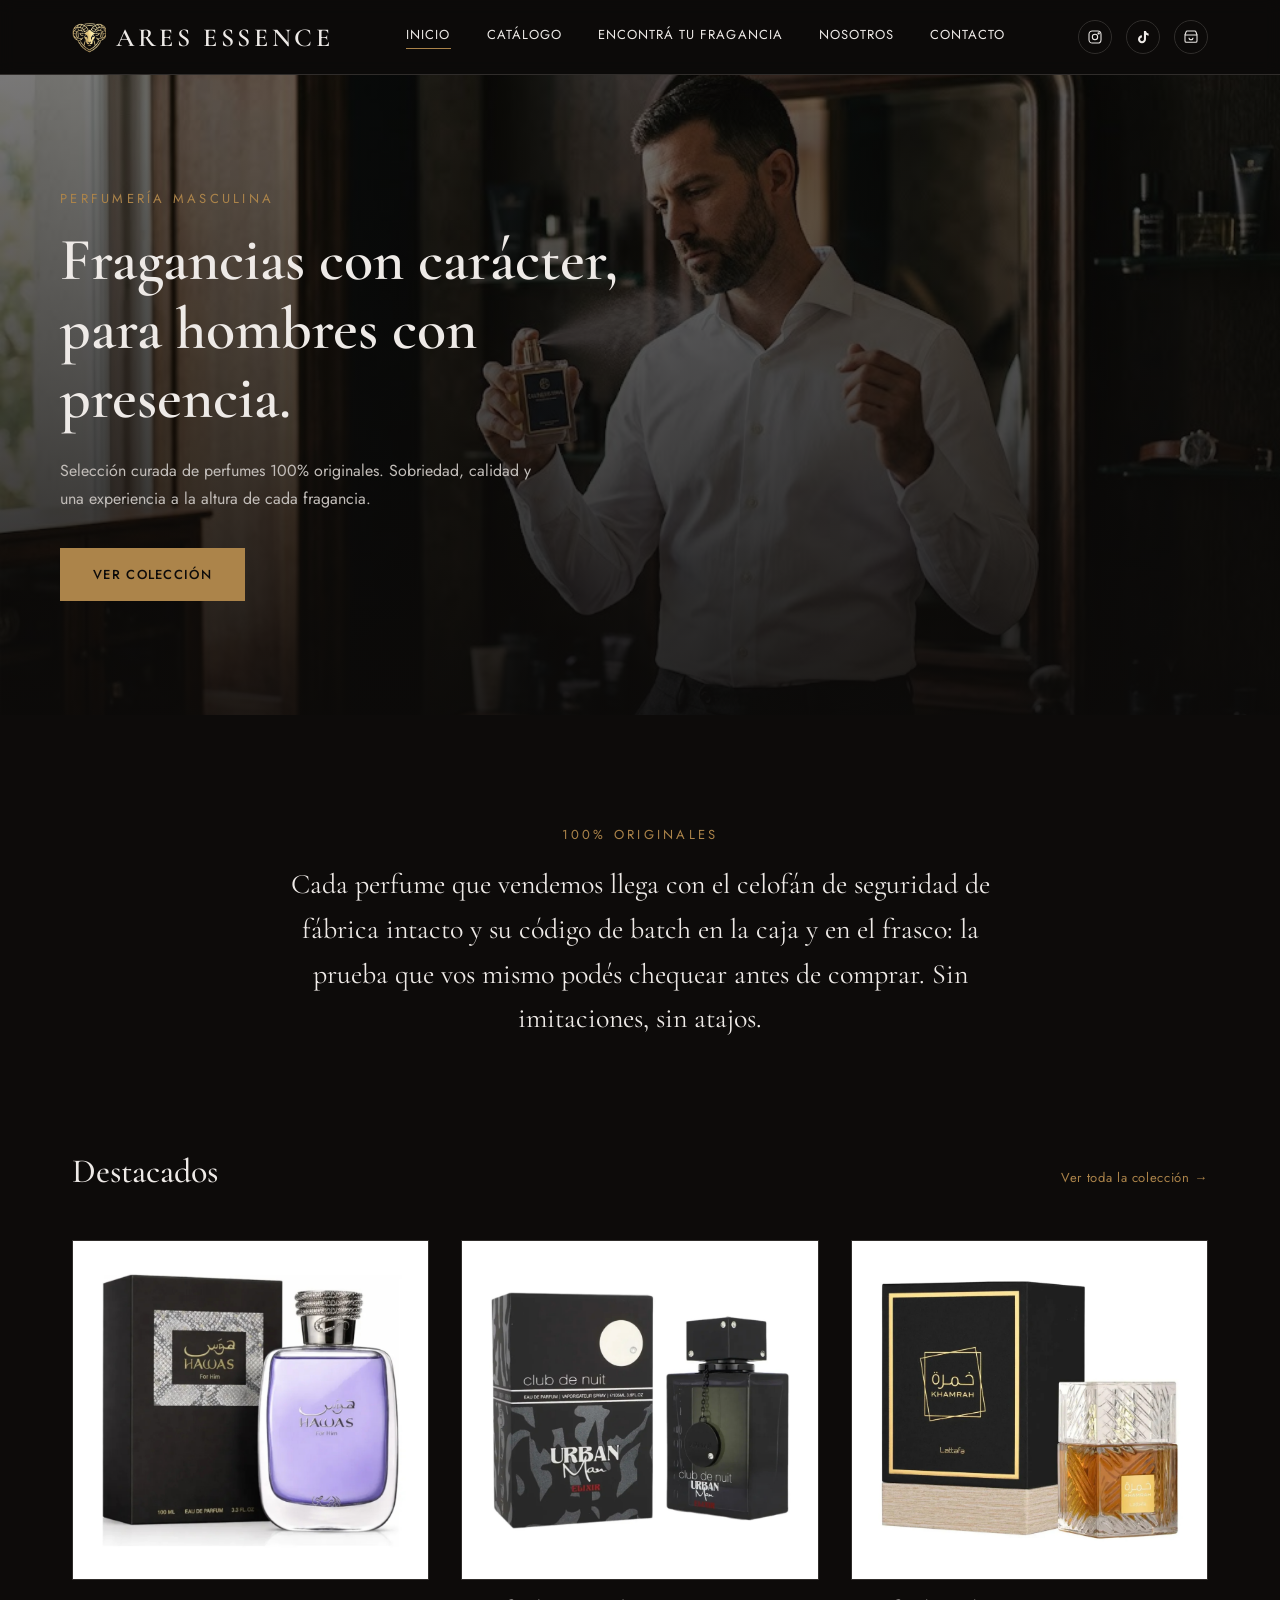
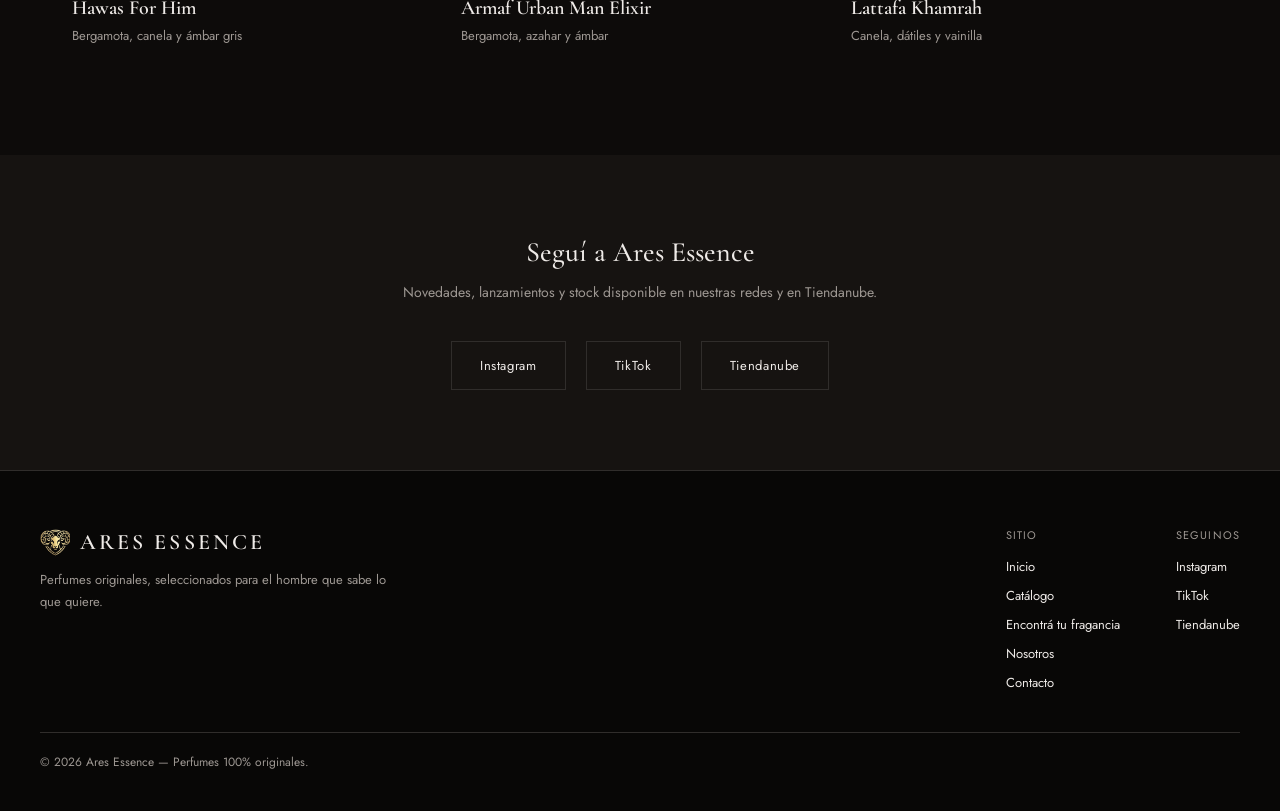
==== index.html @ ae4418a0 "Initial commit: sitio Ares Essence Sitio estático de perfumería masculina: 5 páginas (Inicio, Catálo" ====
<!DOCTYPE html>
<html lang="es">
<head>
<meta charset="UTF-8">
<meta name="viewport" content="width=device-width, initial-scale=1.0">
<title>Ares Essence — Perfumería masculina</title>
<meta name="description" content="Ares Essence: perfumes masculinos 100% originales, seleccionados con criterio. Descubrí nuestra colección y encontrala en Tiendanube.">
<link rel="preconnect" href="https://fonts.googleapis.com">
<link rel="preconnect" href="https://fonts.gstatic.com" crossorigin>
<link href="https://fonts.googleapis.com/css2?family=Cormorant+Garamond:wght@400;500;600;700&family=Jost:wght@300;400;500;600&display=swap" rel="stylesheet">
<link rel="icon" type="image/png" href="img/ares-essence-icon.png">
<link rel="stylesheet" href="css/style.css">
</head>
<body>

<header class="site-header">
  <div class="wrap site-header__inner">
    <a href="index.html" class="logo"><img src="img/ares-essence-icon.png" alt="" class="logo__icon">ARES ESSENCE</a>
    <button class="nav-toggle" aria-label="Abrir menú" aria-expanded="false">
      <svg viewBox="0 0 24 24" fill="none" stroke="currentColor" stroke-width="1.5"><path d="M3 6h18M3 12h18M3 18h18"/></svg>
    </button>
    <nav class="main-nav">
      <a href="index.html" aria-current="page">Inicio</a>
      <a href="catalogo.html">Catálogo</a>
      <a href="test.html">Encontrá tu fragancia</a>
      <a href="nosotros.html">Nosotros</a>
      <a href="contacto.html">Contacto</a>
    </nav>
    <div class="social-icons">
      <a href="https://www.instagram.com/_aresessence/" title="Instagram" target="_blank" rel="noopener">
        <svg viewBox="0 0 24 24" fill="none" stroke="currentColor" stroke-width="1.6"><rect x="3" y="3" width="18" height="18" rx="5"/><circle cx="12" cy="12" r="4"/><circle cx="17.5" cy="6.5" r="1"/></svg>
      </a>
      <a href="#" title="TikTok" target="_blank" rel="noopener">
        <svg viewBox="0 0 24 24" fill="currentColor"><path d="M16.5 3c.3 2.1 1.7 3.6 3.9 3.9v3.1c-1.4 0-2.7-.4-3.9-1.2v6.6c0 3.4-2.5 6-6 6-3.4 0-6-2.6-6-6 0-3.3 2.5-5.9 5.9-6v3.2c-1.6.1-2.8 1.3-2.8 2.8 0 1.6 1.3 2.9 2.9 2.9 1.6 0 2.9-1.3 2.9-2.9V3h3.1z"/></svg>
      </a>
      <a href="https://aresessence.mitiendanube.com/" title="Tiendanube" target="_blank" rel="noopener">
        <svg viewBox="0 0 24 24" fill="none" stroke="currentColor" stroke-width="1.6"><path d="M3 9l1.5-4.5A2 2 0 0 1 6.4 3h11.2a2 2 0 0 1 1.9 1.5L21 9"/><path d="M3 9h18v9a2 2 0 0 1-2 2H5a2 2 0 0 1-2-2V9z"/><path d="M9 13a3 3 0 0 0 6 0"/></svg>
      </a>
    </div>
  </div>
</header>

<section class="hero">
  <img src="img/hero-inicio.jpg" alt="Hombre aplicándose un perfume Ares Essence" style="width:100%;height:100%;position:absolute;inset:0;object-fit:cover;object-position:center 25%">
  <div class="hero__gradient"></div>
  <div class="hero__content">
    <div class="eyebrow">Perfumería masculina</div>
    <h1 class="hero__title">Fragancias con carácter, para hombres con presencia.</h1>
    <p class="hero__subtitle">Selección curada de perfumes 100% originales. Sobriedad, calidad y una experiencia a la altura de cada fragancia.</p>
    <a href="catalogo.html" class="btn">Ver colección</a>
  </div>
</section>

<div class="section">
  <div class="section-title-block">
    <div class="eyebrow">100% originales</div>
    <p class="quote">Cada perfume que vendemos llega con el celofán de seguridad de fábrica intacto y su código de batch en la caja y en el frasco: la prueba que vos mismo podés chequear antes de comprar. Sin imitaciones, sin atajos.</p>
  </div>
</div>

<div class="wrap" style="padding-bottom:110px">
  <div class="section-heading-row">
    <h2>Destacados</h2>
    <a href="catalogo.html" class="link-arrow">Ver toda la colección →</a>
  </div>
  <div class="product-grid">
    <div class="product-card">
      <img src="img/product-hawas-for-him.jpg" alt="Hawas For Him" class="img-placeholder" style="object-fit:contain;background:#fff">
      <div>
        <div class="product-name">Hawas For Him</div>
        <div class="product-notes">Bergamota, canela y ámbar gris</div>
      </div>
    </div>
    <div class="product-card">
      <img src="img/product-urban-man-elixir.jpg" alt="Armaf Urban Man Elixir" class="img-placeholder" style="object-fit:contain;background:#fff">
      <div>
        <div class="product-name">Armaf Urban Man Elixir</div>
        <div class="product-notes">Bergamota, azahar y ámbar</div>
      </div>
    </div>
    <div class="product-card">
      <img src="img/product-khamrah.jpg" alt="Lattafa Khamrah" class="img-placeholder" style="object-fit:contain;background:#fff">
      <div>
        <div class="product-name">Lattafa Khamrah</div>
        <div class="product-notes">Canela, dátiles y vainilla</div>
      </div>
    </div>
  </div>
</div>

<div class="social-block">
  <div class="social-block__title">Seguí a Ares Essence</div>
  <p class="social-block__text">Novedades, lanzamientos y stock disponible en nuestras redes y en Tiendanube.</p>
  <div class="social-block__buttons">
    <a href="https://www.instagram.com/_aresessence/" target="_blank" rel="noopener">Instagram</a>
    <a href="#" target="_blank" rel="noopener">TikTok</a>
    <a href="https://aresessence.mitiendanube.com/" target="_blank" rel="noopener">Tiendanube</a>
  </div>
</div>

<footer class="site-footer">
  <div class="site-footer__inner">
    <div class="site-footer__brand">
      <div class="logo"><img src="img/ares-essence-icon.png" alt="" class="logo__icon">ARES ESSENCE</div>
      <p>Perfumes originales, seleccionados para el hombre que sabe lo que quiere.</p>
    </div>
    <div class="site-footer__cols">
      <div class="site-footer__col">
        <span>Sitio</span>
        <a href="index.html">Inicio</a>
        <a href="catalogo.html">Catálogo</a>
        <a href="test.html">Encontrá tu fragancia</a>
        <a href="nosotros.html">Nosotros</a>
        <a href="contacto.html">Contacto</a>
      </div>
      <div class="site-footer__col">
        <span>Seguinos</span>
        <a href="https://www.instagram.com/_aresessence/" target="_blank" rel="noopener">Instagram</a>
        <a href="#" target="_blank" rel="noopener">TikTok</a>
        <a href="https://aresessence.mitiendanube.com/" target="_blank" rel="noopener">Tiendanube</a>
      </div>
    </div>
  </div>
  <div class="site-footer__bottom">© 2026 Ares Essence — Perfumes 100% originales.</div>
</footer>

<script src="js/main.js"></script>
</body>
</html>
---- css/style.css ----
/* ==========================================================================
   Ares Essence — Perfumería masculina
   ========================================================================== */

:root {
  --bg: oklch(15% 0.004 50);
  --bg-card: oklch(19% 0.006 50);
  --bg-footer: oklch(13% 0.004 50);
  --border: oklch(30% 0.006 50);
  --text: oklch(94% 0.006 60);
  --text-secondary: oklch(68% 0.01 60);
  --text-tertiary: oklch(80% 0.008 60);
  --accent: oklch(64% 0.09 75);
  --accent-hover: oklch(70% 0.09 75);

  --font-serif: 'Cormorant Garamond', serif;
  --font-sans: 'Jost', sans-serif;

  --max-width: 1200px;
  --max-width-narrow: 900px;
  --max-width-narrower: 820px;
  --side-padding: 32px;
}

* {
  box-sizing: border-box;
}

html {
  scroll-behavior: smooth;
}

body {
  margin: 0;
  background: var(--bg);
  color: var(--text);
  font-family: var(--font-sans);
  min-height: 100vh;
}

a {
  color: var(--accent);
}

a:hover {
  color: var(--accent-hover);
}

img {
  display: block;
  max-width: 100%;
}

.wrap {
  max-width: var(--max-width);
  margin: 0 auto;
  padding-left: var(--side-padding);
  padding-right: var(--side-padding);
}

.wrap--narrow {
  max-width: var(--max-width-narrow);
}

.wrap--narrower {
  max-width: var(--max-width-narrower);
}

/* ---------- Header ---------- */

.site-header {
  position: sticky;
  top: 0;
  z-index: 50;
  background: oklch(15% 0.004 50 / 0.92);
  backdrop-filter: blur(8px);
  border-bottom: 1px solid var(--border);
}

.site-header__inner {
  display: flex;
  align-items: center;
  justify-content: space-between;
  gap: 24px;
  padding-top: 20px;
  padding-bottom: 20px;
}

.logo {
  display: flex;
  align-items: center;
  gap: 10px;
  font-family: var(--font-serif);
  font-size: 26px;
  font-weight: 600;
  letter-spacing: 0.14em;
  color: var(--text);
  text-decoration: none;
  white-space: nowrap;
}

.logo:hover {
  color: var(--text);
}

.logo__icon {
  width: 34px;
  height: 34px;
  object-fit: contain;
  flex-shrink: 0;
}

.site-footer__brand .logo__icon {
  width: 30px;
  height: 30px;
}

.nav-toggle {
  display: none;
  background: none;
  border: 1px solid var(--border);
  width: 42px;
  height: 42px;
  align-items: center;
  justify-content: center;
  cursor: pointer;
  color: var(--text);
}

.nav-toggle svg {
  width: 20px;
  height: 20px;
}

.main-nav {
  display: flex;
  gap: 36px;
  font-size: 13px;
  letter-spacing: 0.08em;
  text-transform: uppercase;
}

.main-nav a {
  color: var(--text);
  text-decoration: none;
  padding-bottom: 4px;
  border-bottom: 1px solid transparent;
}

.main-nav a:hover {
  color: var(--accent);
}

.main-nav a[aria-current="page"] {
  border-bottom-color: var(--accent);
  color: var(--text);
}

.social-icons {
  display: flex;
  gap: 14px;
}

.social-icons a {
  width: 34px;
  height: 34px;
  border-radius: 50%;
  border: 1px solid var(--border);
  display: flex;
  align-items: center;
  justify-content: center;
  text-decoration: none;
  color: var(--text);
  transition: border-color 0.15s ease, color 0.15s ease;
}

.social-icons a:hover {
  border-color: var(--accent);
  color: var(--accent);
}

.social-icons svg {
  width: 16px;
  height: 16px;
}

/* ---------- Hero (Inicio) ---------- */

.hero {
  position: relative;
  width: 100%;
  height: 640px;
  overflow: hidden;
}

.hero__gradient {
  position: absolute;
  inset: 0;
  background: linear-gradient(180deg, oklch(15% 0.004 50 / 0.55) 0%, oklch(15% 0.004 50 / 0.9) 100%);
  pointer-events: none;
}

.hero__content {
  position: absolute;
  inset: 0;
  display: flex;
  flex-direction: column;
  justify-content: center;
  padding: 0 60px;
  pointer-events: none;
}

.eyebrow {
  font-family: var(--font-sans);
  font-size: 13px;
  letter-spacing: 0.25em;
  text-transform: uppercase;
  color: var(--accent);
  margin-bottom: 18px;
}

.hero__title {
  font-family: var(--font-serif);
  font-size: 60px;
  font-weight: 600;
  color: var(--text);
  margin: 0;
  max-width: 640px;
  line-height: 1.15;
}

.hero__subtitle {
  font-family: var(--font-sans);
  font-size: 16px;
  color: var(--text-tertiary);
  max-width: 480px;
  margin: 24px 0 0;
  line-height: 1.7;
}

.btn {
  pointer-events: auto;
  display: inline-flex;
  align-items: center;
  gap: 10px;
  padding: 16px 32px;
  background: var(--accent);
  color: var(--bg);
  text-decoration: none;
  font-family: var(--font-sans);
  font-size: 13px;
  letter-spacing: 0.1em;
  text-transform: uppercase;
  font-weight: 500;
  width: fit-content;
  border: 1px solid var(--accent);
  cursor: pointer;
}

.btn:hover {
  background: var(--accent-hover);
  border-color: var(--accent-hover);
  color: var(--bg);
}

.hero__title {
  margin-top: 0;
}

.hero .btn {
  margin-top: 36px;
}

/* ---------- Sections ---------- */

.section {
  padding: 110px 0;
}

.section--tight {
  padding-top: 56px;
}

.section-title-block {
  max-width: var(--max-width-narrower);
  margin: 0 auto;
  padding: 0 var(--side-padding);
  text-align: center;
}

.quote {
  font-family: var(--font-serif);
  font-size: 28px;
  color: var(--text);
  line-height: 1.6;
  font-weight: 400;
  margin: 0;
}

/* ---------- Destacados / Catalogo grid ---------- */

.section-heading-row {
  display: flex;
  justify-content: space-between;
  align-items: baseline;
  margin-bottom: 48px;
  flex-wrap: wrap;
  gap: 16px;
}

.section-heading-row h2 {
  font-family: var(--font-serif);
  font-size: 34px;
  color: var(--text);
  margin: 0;
  font-weight: 500;
}

.link-arrow {
  font-family: var(--font-sans);
  font-size: 13px;
  color: var(--accent);
  text-decoration: none;
  letter-spacing: 0.05em;
}

.product-grid {
  display: grid;
  grid-template-columns: repeat(3, 1fr);
  gap: 32px;
}

.product-grid--catalog {
  grid-template-columns: repeat(auto-fill, minmax(300px, 1fr));
  gap: 40px;
}

.product-card {
  display: flex;
  flex-direction: column;
  gap: 16px;
}

.product-card--catalog {
  gap: 18px;
}

.img-placeholder {
  width: 100%;
  height: 340px;
  background: var(--bg-card);
  border: 1px solid var(--border);
  display: flex;
  align-items: center;
  justify-content: center;
  text-align: center;
  padding: 16px;
  font-family: var(--font-sans);
  font-size: 12px;
  color: var(--text-secondary);
  letter-spacing: 0.02em;
}

.product-card--catalog .img-placeholder {
  height: 360px;
}

.img-placeholder--wide {
  height: 460px;
}

.product-name {
  font-family: var(--font-serif);
  font-size: 20px;
  color: var(--text);
  font-weight: 600;
}

.product-card--catalog .product-name {
  font-size: 22px;
}

.product-notes {
  font-family: var(--font-sans);
  font-size: 13px;
  color: var(--text-secondary);
  margin-top: 6px;
}

.product-occasion {
  font-family: var(--font-sans);
  font-size: 12px;
  color: var(--accent);
  margin-top: 14px;
  letter-spacing: 0.04em;
}

.btn-outline {
  text-align: center;
  margin-top: 4px;
  padding: 13px 0;
  border: 1px solid var(--accent);
  color: var(--accent);
  text-decoration: none;
  font-family: var(--font-sans);
  font-size: 12px;
  letter-spacing: 0.08em;
  text-transform: uppercase;
}

.btn-outline:hover {
  background: var(--accent);
  color: var(--bg);
}

.catalog-footnote {
  text-align: center;
  font-family: var(--font-sans);
  font-size: 13px;
  color: var(--text-secondary);
  margin-top: 64px;
}

/* ---------- Social CTA block ---------- */

.social-block {
  background: var(--bg-card);
  padding: 80px 32px;
  text-align: center;
}

.social-block__title {
  font-family: var(--font-serif);
  font-size: 28px;
  color: var(--text);
  margin-bottom: 12px;
  font-weight: 500;
}

.social-block__text {
  font-family: var(--font-sans);
  font-size: 14px;
  color: var(--text-secondary);
  margin: 0 0 36px;
  max-width: 480px;
  margin-left: auto;
  margin-right: auto;
  line-height: 1.7;
}

.social-block__buttons {
  display: flex;
  justify-content: center;
  gap: 20px;
  flex-wrap: wrap;
}

.social-block__buttons a {
  display: inline-flex;
  align-items: center;
  gap: 8px;
  padding: 14px 28px;
  border: 1px solid var(--border);
  color: var(--text);
  text-decoration: none;
  font-family: var(--font-sans);
  font-size: 13px;
  letter-spacing: 0.05em;
}

.social-block__buttons a:hover {
  border-color: var(--accent);
  color: var(--accent);
}

.social-block__buttons svg {
  width: 16px;
  height: 16px;
}

/* ---------- Footer ---------- */

.site-footer {
  border-top: 1px solid var(--border);
  padding: 56px 32px 40px;
  background: var(--bg-footer);
}

.site-footer__inner {
  max-width: var(--max-width);
  margin: 0 auto;
  display: flex;
  flex-wrap: wrap;
  justify-content: space-between;
  gap: 40px;
}

.site-footer__brand {
  max-width: 360px;
}

.site-footer__brand .logo {
  font-size: 22px;
}

.site-footer__brand p {
  font-family: var(--font-sans);
  font-size: 13px;
  color: var(--text-secondary);
  line-height: 1.7;
  margin-top: 12px;
}

.site-footer__cols {
  display: flex;
  gap: 56px;
  font-family: var(--font-sans);
  font-size: 13px;
  flex-wrap: wrap;
}

.site-footer__col {
  display: flex;
  flex-direction: column;
  gap: 10px;
}

.site-footer__col span {
  color: var(--text-secondary);
  text-transform: uppercase;
  letter-spacing: 0.1em;
  font-size: 11px;
  margin-bottom: 4px;
}

.site-footer__col a {
  color: var(--text);
  text-decoration: none;
}

.site-footer__col a:hover {
  color: var(--accent);
}

.site-footer__bottom {
  max-width: var(--max-width);
  margin: 40px auto 0;
  border-top: 1px solid var(--border);
  padding-top: 20px;
  font-family: var(--font-sans);
  font-size: 12px;
  color: var(--text-secondary);
}

/* ---------- Page header (title blocks) ---------- */

.page-header {
  padding: 100px 0 32px;
  text-align: center;
}

.page-header--wide {
  padding-top: 100px;
}

.page-header h1 {
  font-family: var(--font-serif);
  font-size: 44px;
  color: var(--text);
  margin: 0;
  font-weight: 500;
}

.page-header p {
  font-family: var(--font-sans);
  font-size: 15px;
  color: var(--text-secondary);
  max-width: 520px;
  margin: 20px auto 0;
  line-height: 1.7;
}

/* ---------- Nosotros ---------- */

.about-hero {
  padding: 100px 0 0;
  display: grid;
  grid-template-columns: 1fr 1fr;
  gap: 64px;
  align-items: center;
}

.about-hero h1 {
  font-family: var(--font-serif);
  font-size: 42px;
  color: var(--text);
  margin: 0;
  font-weight: 500;
  line-height: 1.2;
}

.about-hero p {
  font-family: var(--font-sans);
  font-size: 15px;
  color: var(--text-tertiary);
  line-height: 1.8;
  margin-top: 28px;
}

.values-grid {
  display: grid;
  grid-template-columns: repeat(3, 1fr);
  gap: 48px;
}

.values-grid h3 {
  font-family: var(--font-serif);
  font-size: 22px;
  color: var(--accent);
  margin: 0 0 14px;
  font-weight: 500;
}

.values-grid p {
  font-family: var(--font-sans);
  font-size: 14px;
  color: var(--text-tertiary);
  line-height: 1.8;
  margin: 0;
}

.section-title-center {
  font-family: var(--font-serif);
  font-size: 32px;
  color: var(--text);
  margin: 0 0 56px;
  font-weight: 500;
  text-align: center;
}

.cta-block {
  background: var(--bg-card);
  padding: 80px 32px;
  text-align: center;
}

.cta-block p {
  font-family: var(--font-serif);
  font-size: 24px;
  color: var(--text);
  max-width: 640px;
  margin: 0 auto;
  line-height: 1.6;
}

.cta-block .btn {
  margin-top: 32px;
}

/* ---------- Contacto ---------- */

.contact-grid {
  display: grid;
  grid-template-columns: repeat(2, 1fr);
  gap: 24px;
}

.contact-card {
  text-decoration: none;
  display: flex;
  flex-direction: column;
  gap: 10px;
  padding: 36px;
  border: 1px solid var(--border);
  background: var(--bg-card);
}

.contact-card:hover {
  border-color: var(--accent);
}

.contact-card--wide {
  grid-column: span 2;
  border-color: var(--accent);
}

.contact-card__label {
  font-family: var(--font-sans);
  font-size: 11px;
  letter-spacing: 0.15em;
  text-transform: uppercase;
  color: var(--accent);
}

.contact-card__value {
  font-family: var(--font-serif);
  font-size: 24px;
  color: var(--text);
  font-weight: 600;
}

.contact-card__desc {
  font-family: var(--font-sans);
  font-size: 13px;
  color: var(--text-secondary);
}

/* ==========================================================================
   Responsive
   ========================================================================== */

@media (max-width: 900px) {
  .about-hero {
    grid-template-columns: 1fr;
    gap: 40px;
  }

  .values-grid {
    grid-template-columns: 1fr;
    gap: 40px;
  }

  .product-grid {
    grid-template-columns: repeat(2, 1fr);
  }
}

@media (max-width: 1100px) {
  .nav-toggle {
    display: flex;
  }

  .main-nav {
    position: absolute;
    top: 100%;
    left: 0;
    right: 0;
    background: var(--bg);
    border-bottom: 1px solid var(--border);
    flex-direction: column;
    gap: 0;
    padding: 8px 20px 20px;
    display: none;
  }

  .main-nav.is-open {
    display: flex;
  }

  .main-nav a {
    padding: 14px 0;
    border-bottom: 1px solid var(--border);
  }

  .main-nav a[aria-current="page"] {
    border-bottom: 1px solid var(--border);
  }

  .social-icons {
    display: none;
  }
}

@media (max-width: 720px) {
  :root {
    --side-padding: 20px;
  }

  .hero {
    height: 520px;
  }

  .hero__content {
    padding: 0 24px;
  }

  .hero__title {
    font-size: 40px;
  }

  .section {
    padding: 64px 0;
  }

  .section--tight {
    padding-top: 40px;
  }

  .product-grid,
  .product-grid--catalog {
    grid-template-columns: 1fr;
  }

  .contact-grid {
    grid-template-columns: 1fr;
  }

  .contact-card--wide {
    grid-column: span 1;
  }

  .site-footer__inner {
    flex-direction: column;
  }

  .quote {
    font-size: 22px;
  }

  .about-hero h1 {
    font-size: 32px;
  }

  .page-header h1 {
    font-family: var(--font-serif);
    font-size: 34px;
  }
}

/* ---------- Quiz: Encontrá tu fragancia ---------- */

.quiz-wrap {
  max-width: 720px;
  margin: 0 auto;
  padding: 56px var(--side-padding) 130px;
}

.quiz-progress {
  height: 2px;
  background: var(--border);
  margin-bottom: 56px;
  position: relative;
}

.quiz-progress__bar {
  position: absolute;
  top: 0;
  left: 0;
  height: 100%;
  background: var(--accent);
  transition: width 0.3s ease;
}

.quiz-progress__label {
  font-family: var(--font-sans);
  font-size: 11px;
  letter-spacing: 0.12em;
  text-transform: uppercase;
  color: var(--text-secondary);
  margin-bottom: 14px;
}

.quiz-intro {
  text-align: center;
}

.quiz-intro__title {
  font-family: var(--font-serif);
  font-size: 40px;
  font-weight: 500;
  color: var(--text);
  margin: 0 0 20px;
  line-height: 1.2;
}

.quiz-intro__text {
  font-family: var(--font-sans);
  font-size: 15px;
  color: var(--text-tertiary);
  line-height: 1.8;
  max-width: 540px;
  margin: 0 auto 40px;
}

.quiz-question {
  font-family: var(--font-serif);
  font-size: 30px;
  font-weight: 500;
  color: var(--text);
  margin: 0 0 32px;
  line-height: 1.3;
}

.quiz-options {
  display: flex;
  flex-direction: column;
  gap: 14px;
}

.quiz-option {
  text-align: left;
  padding: 20px 24px;
  background: var(--bg-card);
  border: 1px solid var(--border);
  color: var(--text);
  font-family: var(--font-sans);
  font-size: 15px;
  cursor: pointer;
  transition: border-color 0.15s ease, background 0.15s ease;
}

.quiz-option:hover {
  border-color: var(--accent);
}

.quiz-option.is-selected {
  border-color: var(--accent);
  background: oklch(24% 0.02 75);
  color: var(--text);
}

.quiz-nav {
  display: flex;
  justify-content: space-between;
  align-items: center;
  margin-top: 40px;
}

.quiz-nav__back {
  background: none;
  border: none;
  color: var(--text-secondary);
  font-family: var(--font-sans);
  font-size: 13px;
  letter-spacing: 0.05em;
  cursor: pointer;
  padding: 8px 0;
}

.quiz-nav__back:hover {
  color: var(--accent);
}

.quiz-nav__back:disabled {
  visibility: hidden;
}

.btn:disabled {
  opacity: 0.35;
  cursor: not-allowed;
  background: var(--accent);
}

.quiz-results__title {
  font-family: var(--font-serif);
  font-size: 34px;
  font-weight: 500;
  color: var(--text);
  text-align: center;
  margin: 0 0 12px;
}

.quiz-results__text {
  font-family: var(--font-sans);
  font-size: 14px;
  color: var(--text-secondary);
  text-align: center;
  max-width: 480px;
  margin: 0 auto 56px;
  line-height: 1.7;
}

.match-grid {
  display: flex;
  flex-direction: column;
  gap: 28px;
}

.match-card {
  display: grid;
  grid-template-columns: 200px 1fr;
  gap: 28px;
  align-items: center;
  padding: 28px;
  border: 1px solid var(--border);
  background: var(--bg-card);
}

.match-card--first {
  border-color: var(--accent);
}

.match-card__img {
  width: 100%;
  height: 160px;
  background: var(--bg);
  border: 1px solid var(--border);
  display: flex;
  align-items: center;
  justify-content: center;
  text-align: center;
  padding: 10px;
  font-family: var(--font-sans);
  font-size: 11px;
  color: var(--text-secondary);
}

.match-card__rank {
  font-family: var(--font-sans);
  font-size: 11px;
  letter-spacing: 0.15em;
  text-transform: uppercase;
  color: var(--accent);
  margin-bottom: 10px;
}

.match-card__name {
  font-family: var(--font-serif);
  font-size: 24px;
  font-weight: 600;
  color: var(--text);
}

.match-card__notes {
  font-family: var(--font-sans);
  font-size: 13px;
  color: var(--text-secondary);
  margin-top: 8px;
}

.match-card__occasion {
  font-family: var(--font-sans);
  font-size: 12px;
  color: var(--accent);
  margin-top: 12px;
  letter-spacing: 0.04em;
}

.match-card__why {
  font-family: var(--font-sans);
  font-size: 13px;
  color: var(--text-tertiary);
  margin-top: 14px;
  line-height: 1.6;
  border-top: 1px solid var(--border);
  padding-top: 14px;
}

.match-card__actions {
  display: flex;
  gap: 14px;
  margin-top: 18px;
  flex-wrap: wrap;
}

.match-card__actions .btn-outline {
  padding: 12px 22px;
  width: fit-content;
}

.quiz-results__footer {
  text-align: center;
  margin-top: 48px;
}

.quiz-results__retry {
  background: none;
  border: 1px solid var(--border);
  color: var(--text);
  font-family: var(--font-sans);
  font-size: 12px;
  letter-spacing: 0.08em;
  text-transform: uppercase;
  padding: 14px 28px;
  cursor: pointer;
}

.quiz-results__retry:hover {
  border-color: var(--accent);
  color: var(--accent);
}

[hidden] {
  display: none !important;
}

@media (max-width: 720px) {
  .quiz-intro__title {
    font-size: 30px;
  }

  .quiz-question {
    font-size: 24px;
  }

  .match-card {
    grid-template-columns: 1fr;
  }

  .match-card__img {
    height: 200px;
  }
}
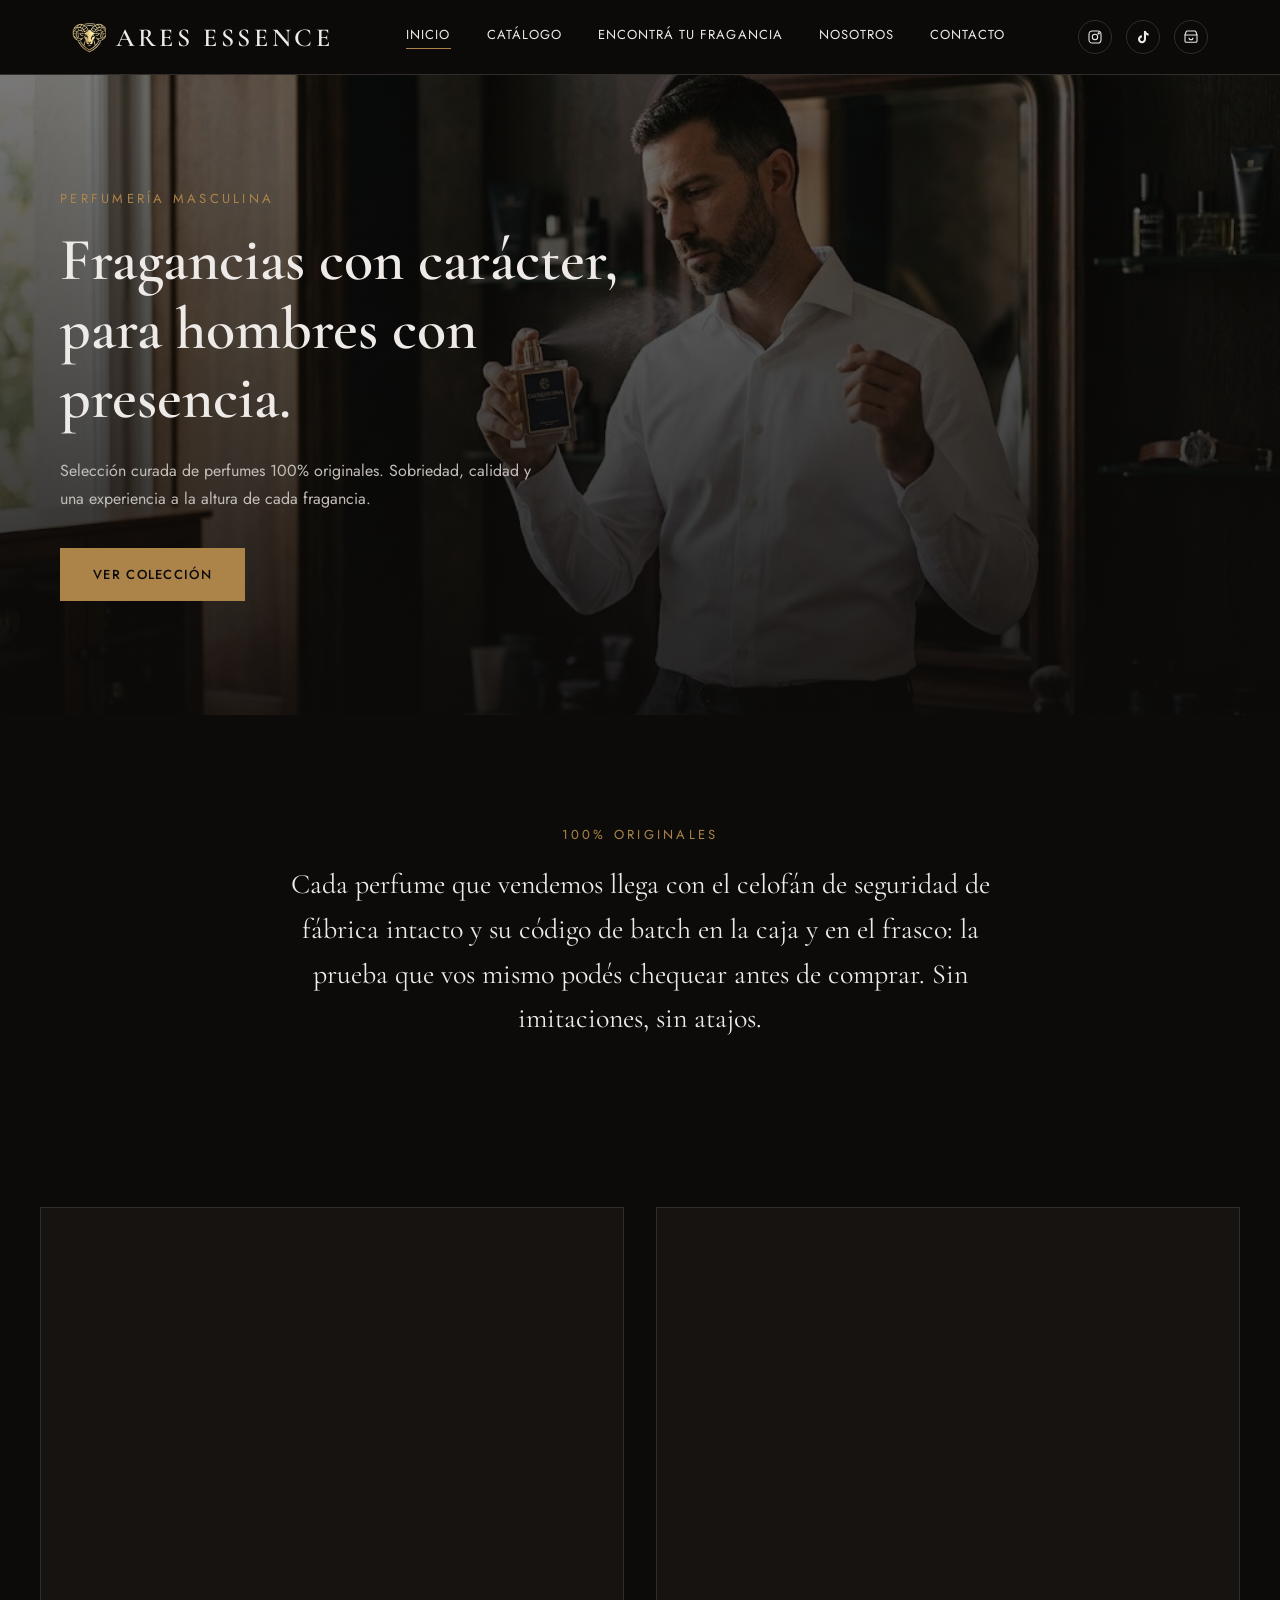
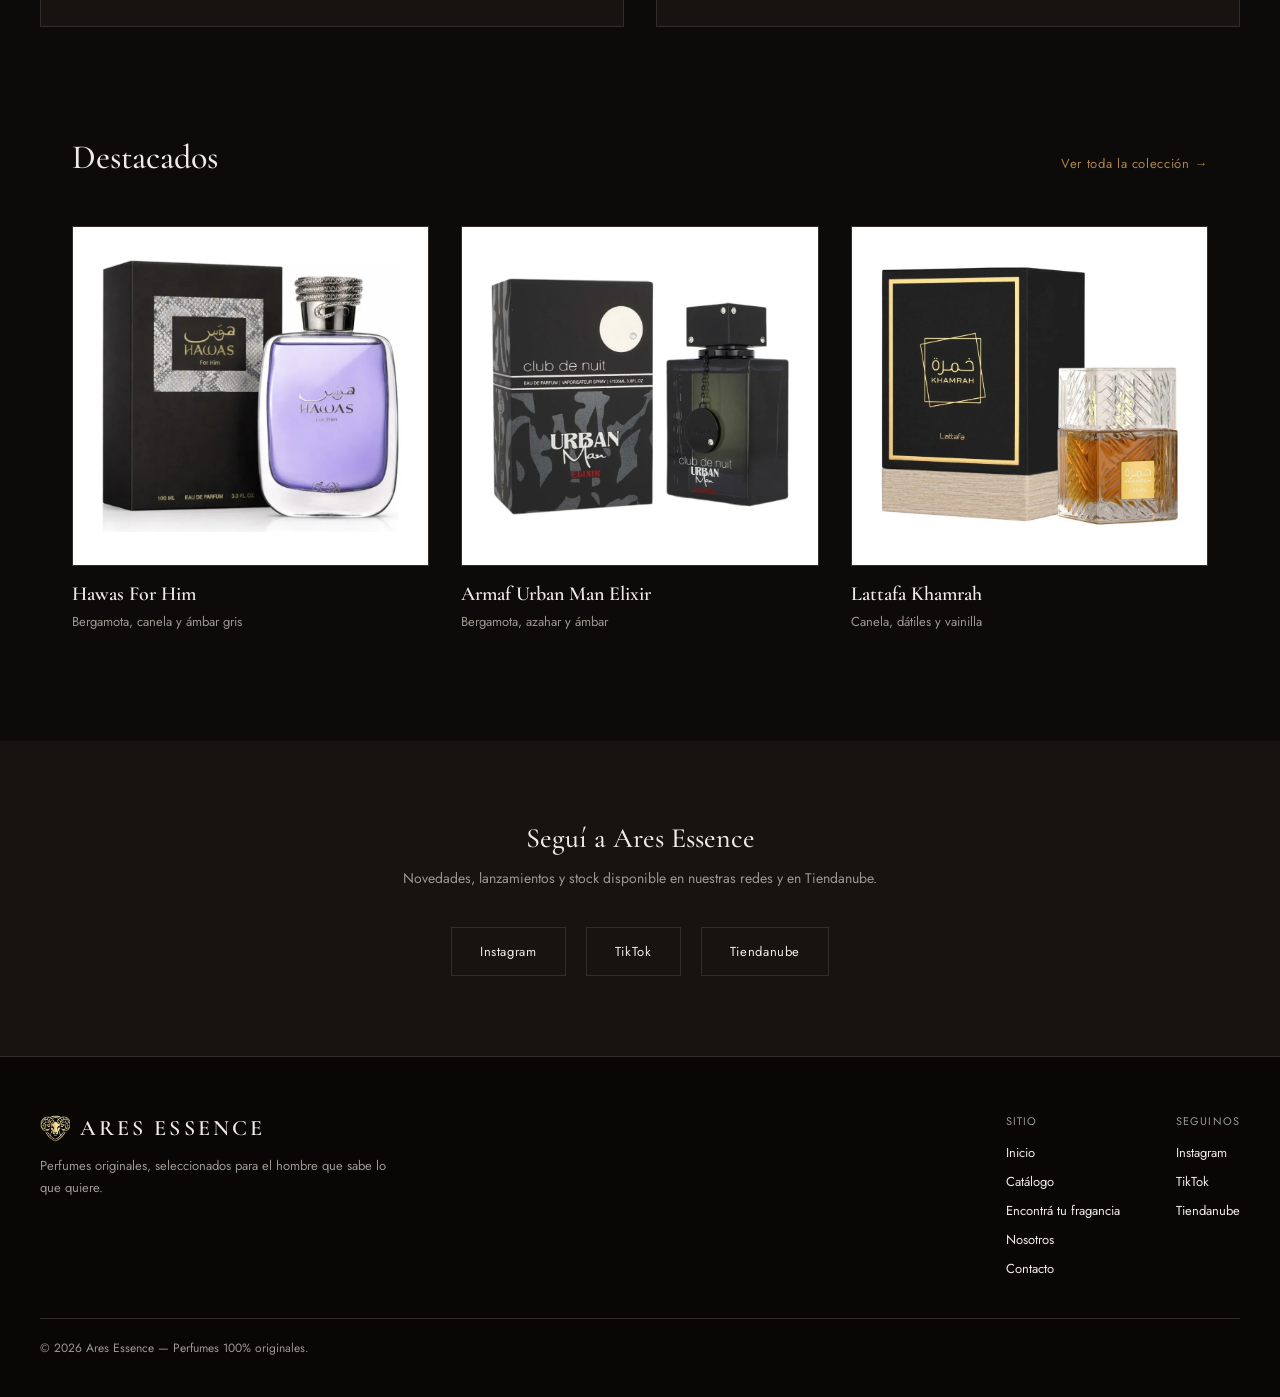
==== commit 054f0fcd: "Agregar 2 videos en loop a Inicio (Precieux I y Khamrah) Sección nueva entre "100% originales" y "De" ====
--- a/index.html
+++ b/index.html
@@ -55,6 +55,13 @@
   <div class="section-title-block">
     <div class="eyebrow">100% originales</div>
     <p class="quote">Cada perfume que vendemos llega con el celofán de seguridad de fábrica intacto y su código de batch en la caja y en el frasco: la prueba que vos mismo podés chequear antes de comprar. Sin imitaciones, sin atajos.</p>
+  </div>
+</div>
+
+<div class="wrap section section--tight">
+  <div class="video-grid">
+    <video class="brand-video" muted loop playsinline preload="none" data-src="img/video/precieux-i.mp4" aria-label="Video de Armaf Club De Nuit Precieux I"></video>
+    <video class="brand-video" muted loop playsinline preload="none" data-src="img/video/khamrah.mp4" aria-label="Video de Lattafa Khamrah"></video>
   </div>
 </div>
 
--- a/css/style.css
+++ b/css/style.css
@@ -297,6 +297,23 @@
   margin: 0;
 }
 
+/* ---------- Videos de marca (Inicio) ---------- */
+
+.video-grid {
+  display: grid;
+  grid-template-columns: repeat(2, 1fr);
+  gap: 32px;
+}
+
+.brand-video {
+  width: 100%;
+  height: 420px;
+  object-fit: cover;
+  border: 1px solid var(--border);
+  background: var(--bg-card);
+  display: block;
+}
+
 /* ---------- Destacados / Catalogo grid ---------- */
 
 .section-heading-row {
@@ -367,6 +384,34 @@
 
 .img-placeholder--wide {
   height: 460px;
+}
+
+.product-media {
+  position: relative;
+}
+
+.product-card--soldout .img-placeholder {
+  filter: grayscale(1);
+  opacity: 0.55;
+}
+
+.product-card--soldout .product-name,
+.product-card--soldout .product-notes {
+  opacity: 0.6;
+}
+
+.stock-badge {
+  position: absolute;
+  top: 14px;
+  left: 14px;
+  background: var(--bg);
+  color: var(--text-secondary);
+  border: 1px solid var(--border);
+  padding: 7px 14px;
+  font-family: var(--font-sans);
+  font-size: 11px;
+  letter-spacing: 0.1em;
+  text-transform: uppercase;
 }
 
 .product-name {
@@ -786,6 +831,14 @@
     padding-top: 40px;
   }
 
+  .video-grid {
+    grid-template-columns: 1fr;
+  }
+
+  .brand-video {
+    height: 320px;
+  }
+
   .product-grid,
   .product-grid--catalog {
     grid-template-columns: 1fr;
@@ -983,16 +1036,10 @@
 .match-card__img {
   width: 100%;
   height: 160px;
-  background: var(--bg);
+  background: #fff;
   border: 1px solid var(--border);
-  display: flex;
-  align-items: center;
-  justify-content: center;
-  text-align: center;
+  object-fit: contain;
   padding: 10px;
-  font-family: var(--font-sans);
-  font-size: 11px;
-  color: var(--text-secondary);
 }
 
 .match-card__rank {
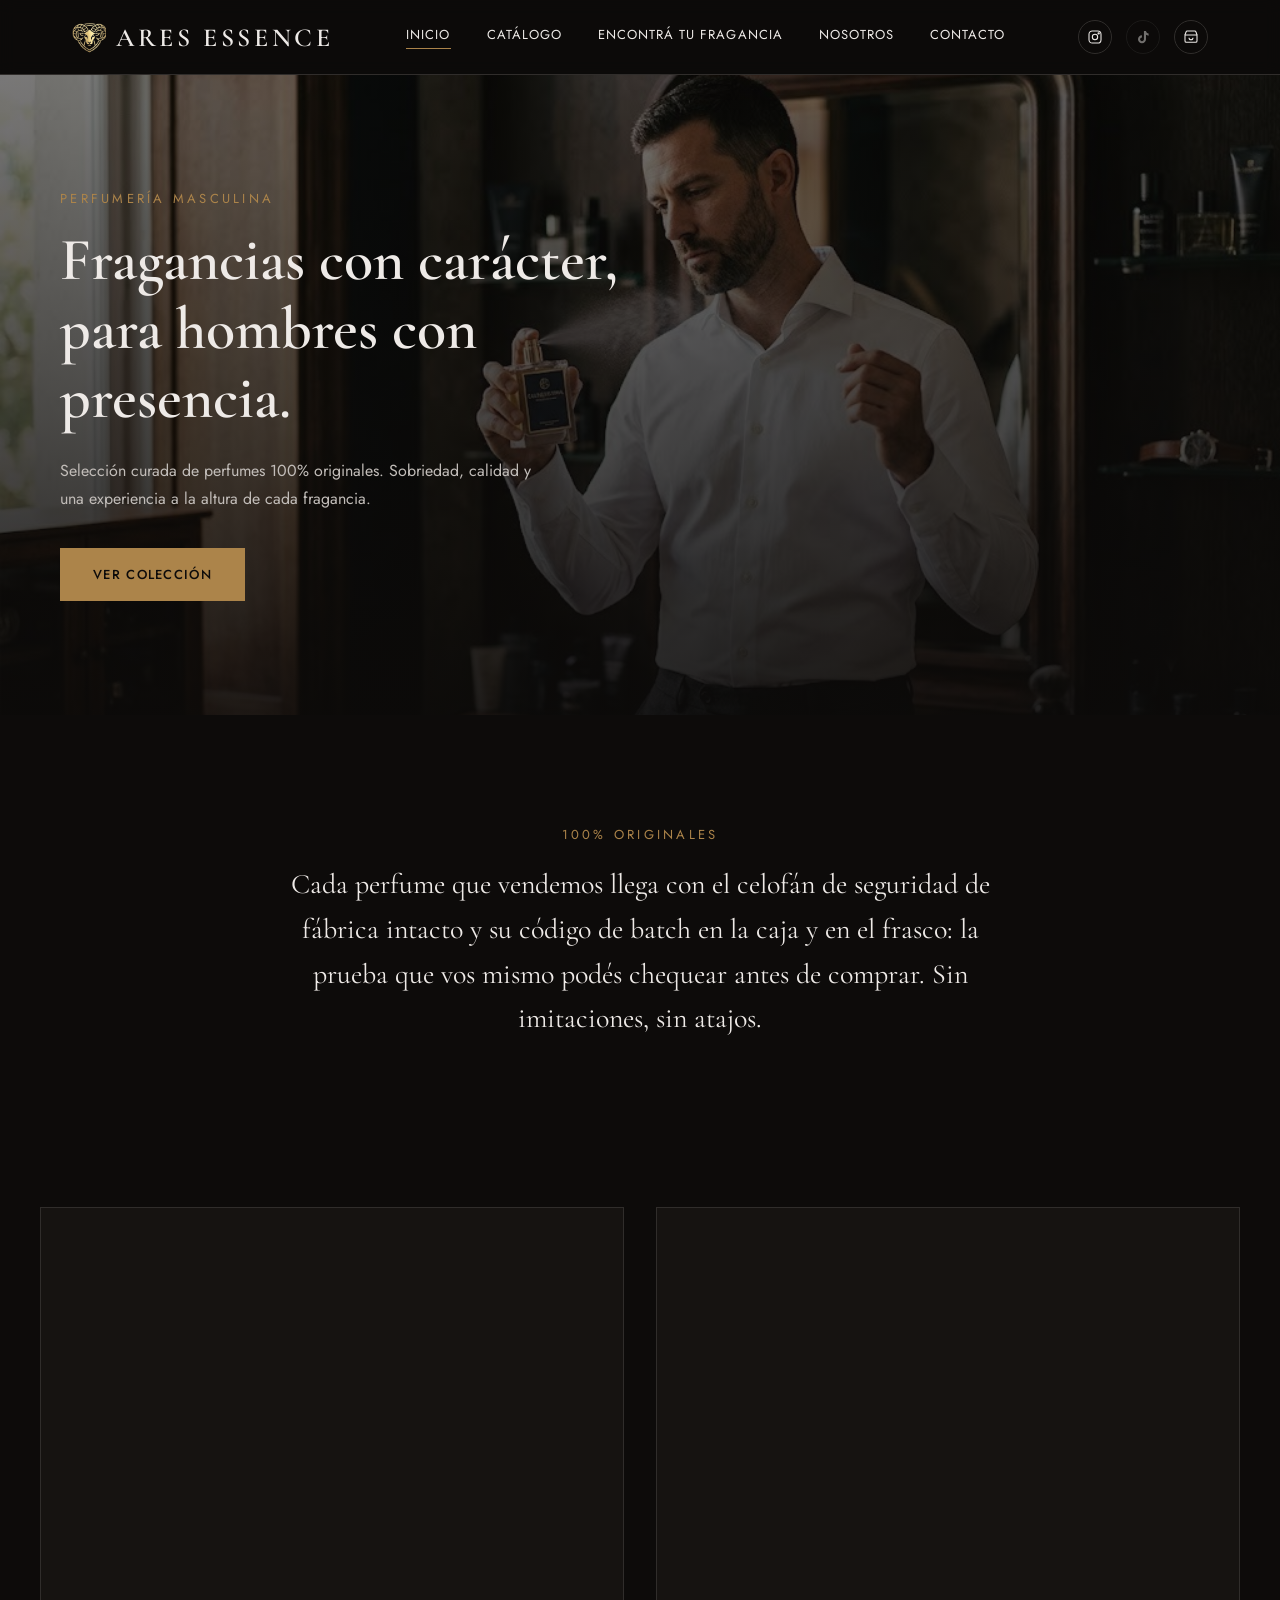
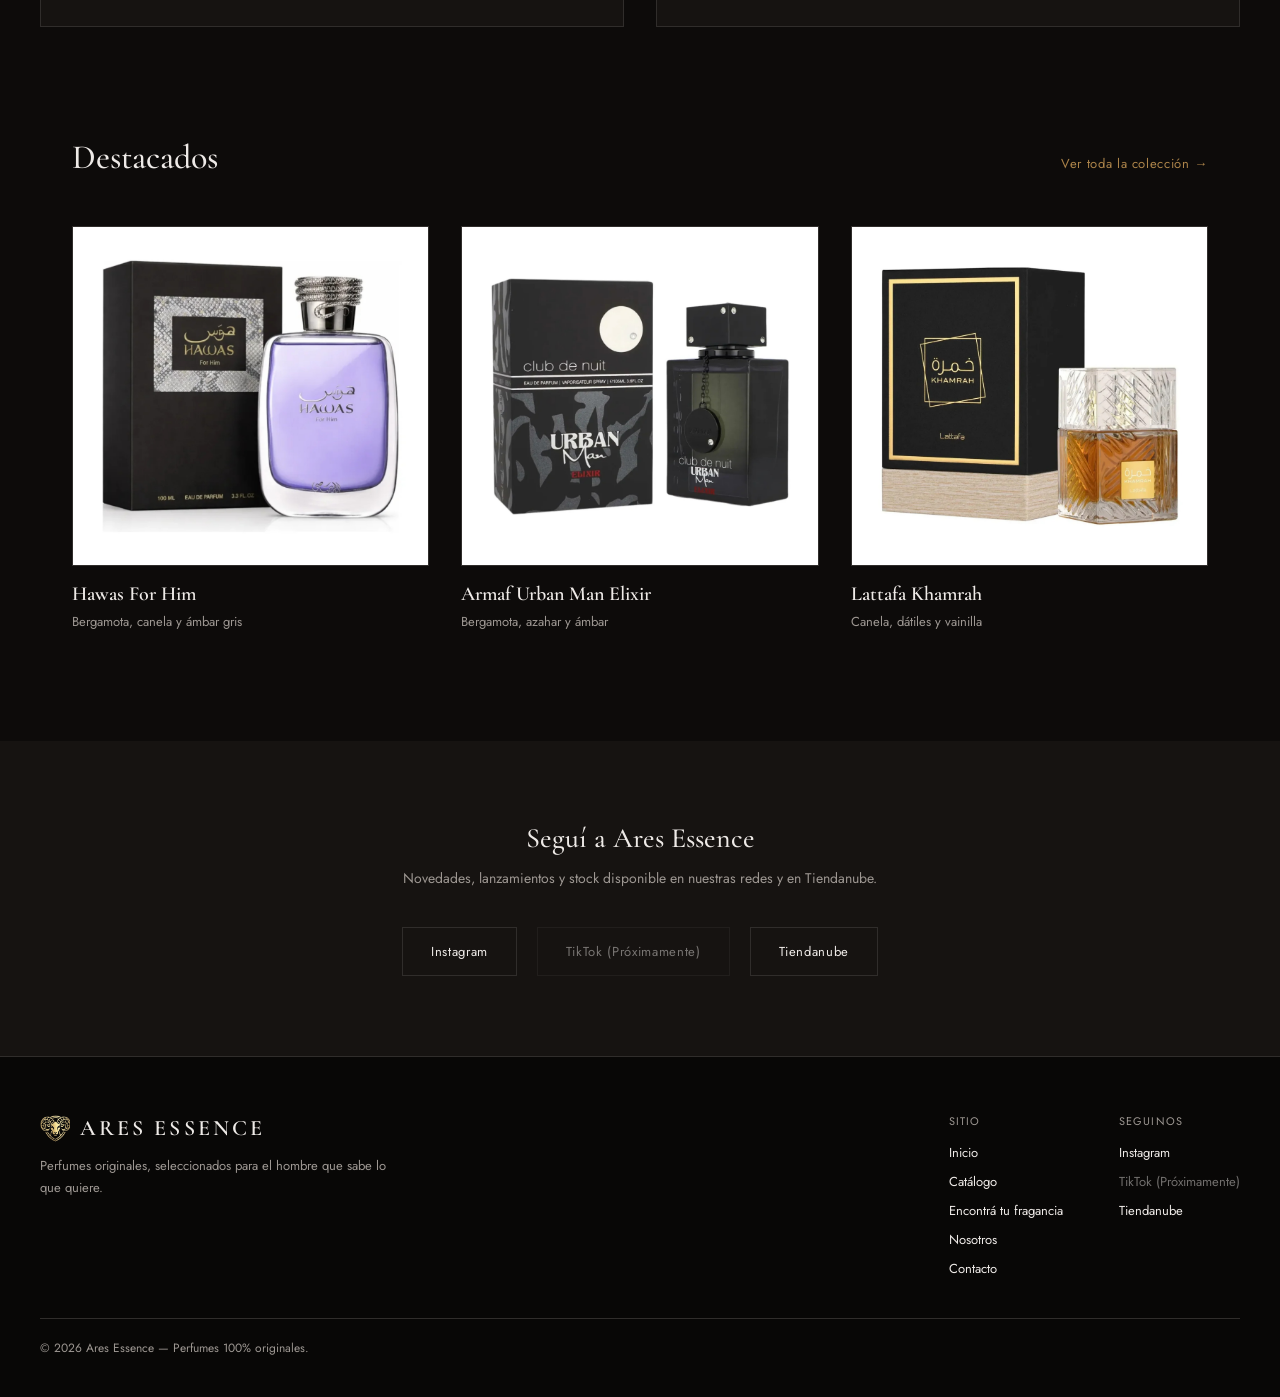
==== commit 3b2d5ed0: "Quitar hipervínculos de TikTok y mostrar "Próximamente" TikTok todavía no está activo. Se reemplazan" ====
--- a/index.html
+++ b/index.html
@@ -30,7 +30,7 @@
       <a href="https://www.instagram.com/_aresessence/" title="Instagram" target="_blank" rel="noopener">
         <svg viewBox="0 0 24 24" fill="none" stroke="currentColor" stroke-width="1.6"><rect x="3" y="3" width="18" height="18" rx="5"/><circle cx="12" cy="12" r="4"/><circle cx="17.5" cy="6.5" r="1"/></svg>
       </a>
-      <a href="#" title="TikTok" target="_blank" rel="noopener">
+      <a title="TikTok (Próximamente)" class="is-disabled">
         <svg viewBox="0 0 24 24" fill="currentColor"><path d="M16.5 3c.3 2.1 1.7 3.6 3.9 3.9v3.1c-1.4 0-2.7-.4-3.9-1.2v6.6c0 3.4-2.5 6-6 6-3.4 0-6-2.6-6-6 0-3.3 2.5-5.9 5.9-6v3.2c-1.6.1-2.8 1.3-2.8 2.8 0 1.6 1.3 2.9 2.9 2.9 1.6 0 2.9-1.3 2.9-2.9V3h3.1z"/></svg>
       </a>
       <a href="https://aresessence.mitiendanube.com/" title="Tiendanube" target="_blank" rel="noopener">
@@ -100,7 +100,7 @@
   <p class="social-block__text">Novedades, lanzamientos y stock disponible en nuestras redes y en Tiendanube.</p>
   <div class="social-block__buttons">
     <a href="https://www.instagram.com/_aresessence/" target="_blank" rel="noopener">Instagram</a>
-    <a href="#" target="_blank" rel="noopener">TikTok</a>
+    <a class="is-disabled">TikTok (Próximamente)</a>
     <a href="https://aresessence.mitiendanube.com/" target="_blank" rel="noopener">Tiendanube</a>
   </div>
 </div>
@@ -123,7 +123,7 @@
       <div class="site-footer__col">
         <span>Seguinos</span>
         <a href="https://www.instagram.com/_aresessence/" target="_blank" rel="noopener">Instagram</a>
-        <a href="#" target="_blank" rel="noopener">TikTok</a>
+        <a class="is-disabled">TikTok (Próximamente)</a>
         <a href="https://aresessence.mitiendanube.com/" target="_blank" rel="noopener">Tiendanube</a>
       </div>
     </div>
--- a/css/style.css
+++ b/css/style.css
@@ -28,6 +28,12 @@
 
 html {
   scroll-behavior: smooth;
+}
+
+/* Redes/canales que todavía no están activos (ej. TikTok): visible pero no clickeable. */
+.is-disabled {
+  pointer-events: none;
+  opacity: 0.45;
 }
 
 body {
